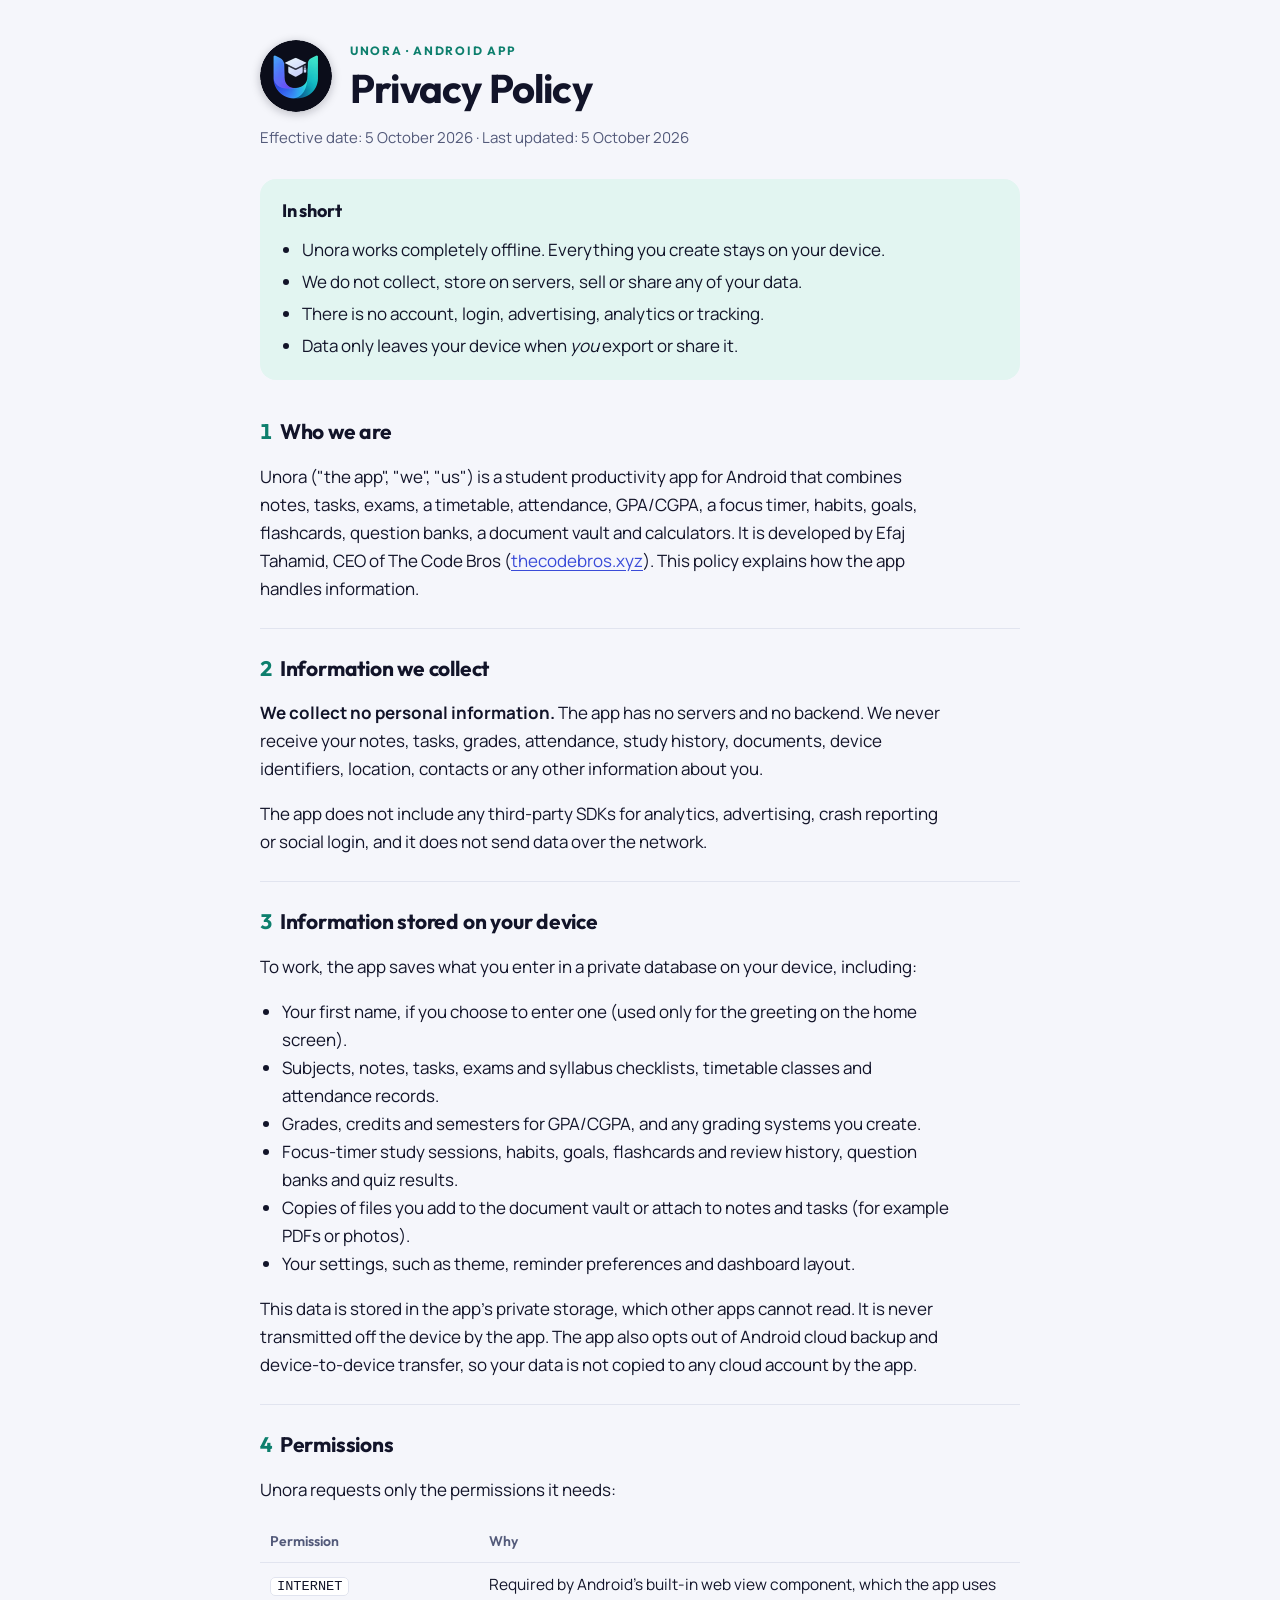
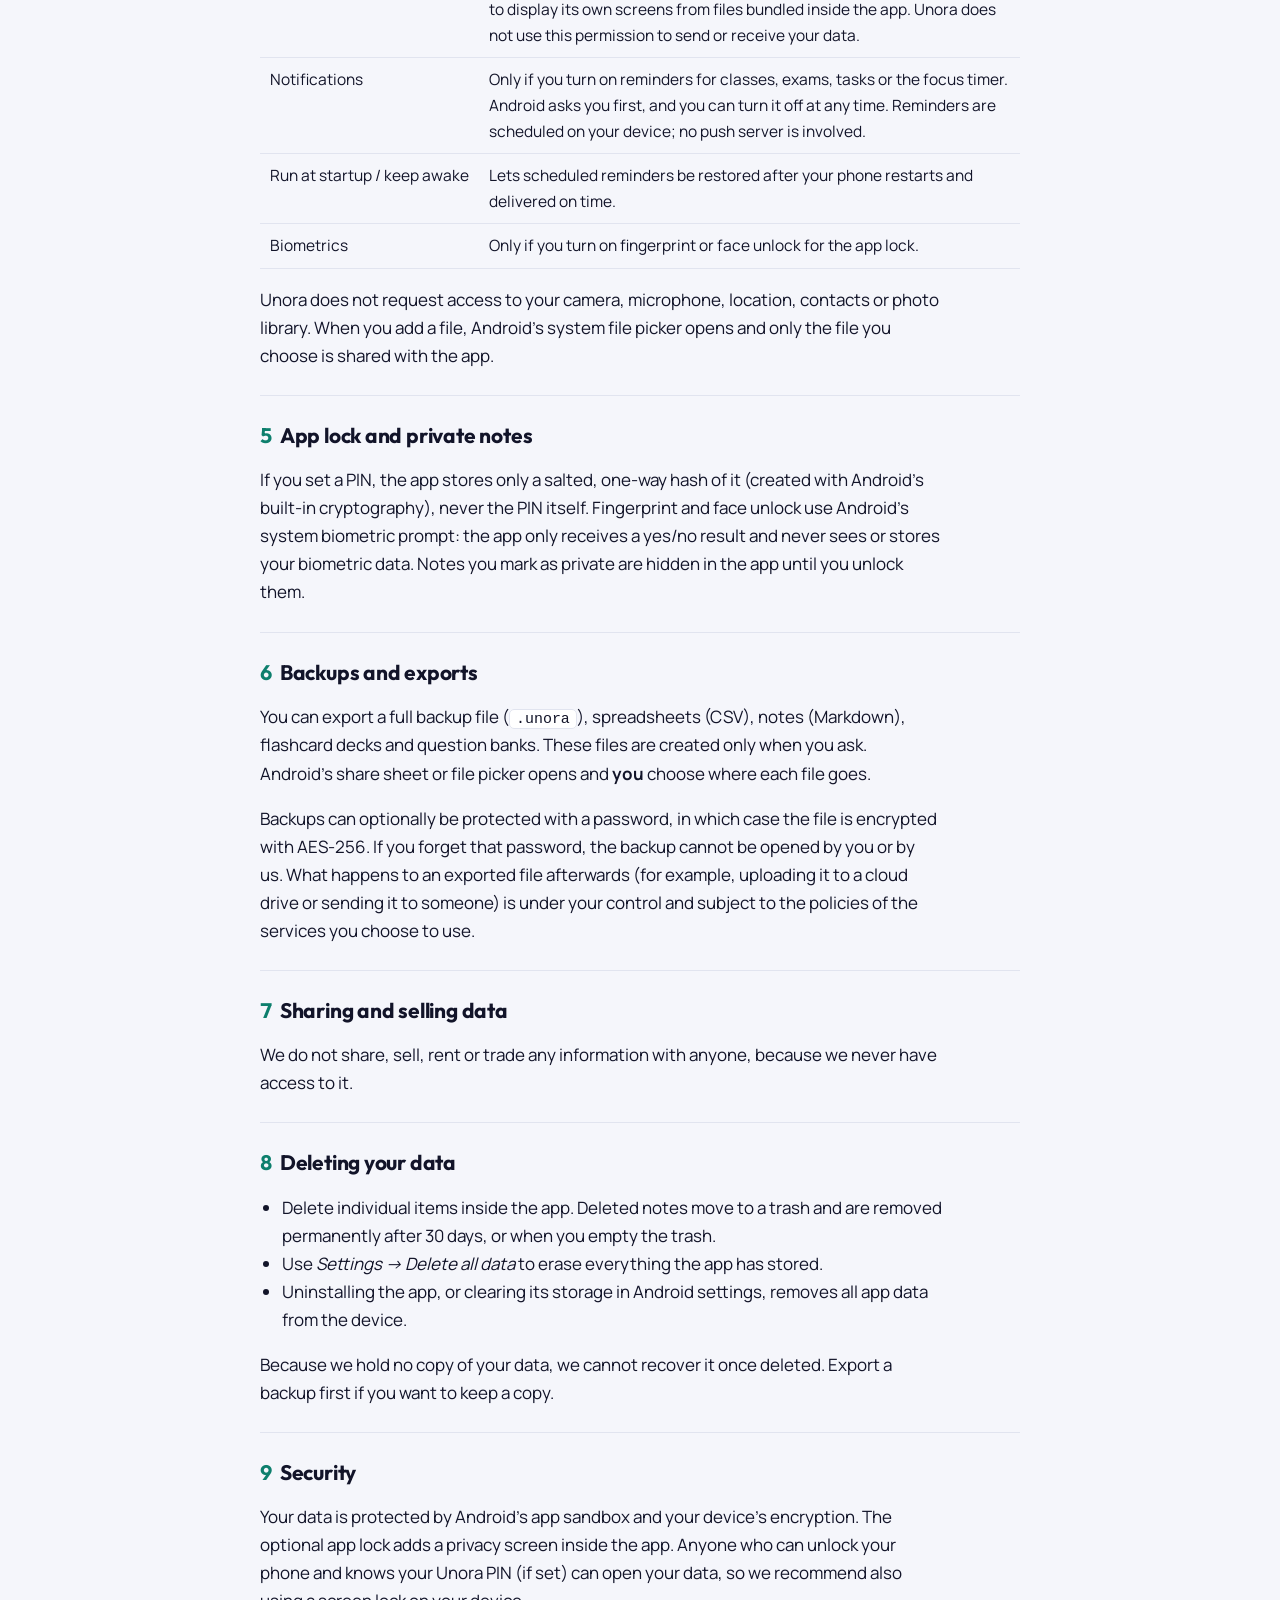
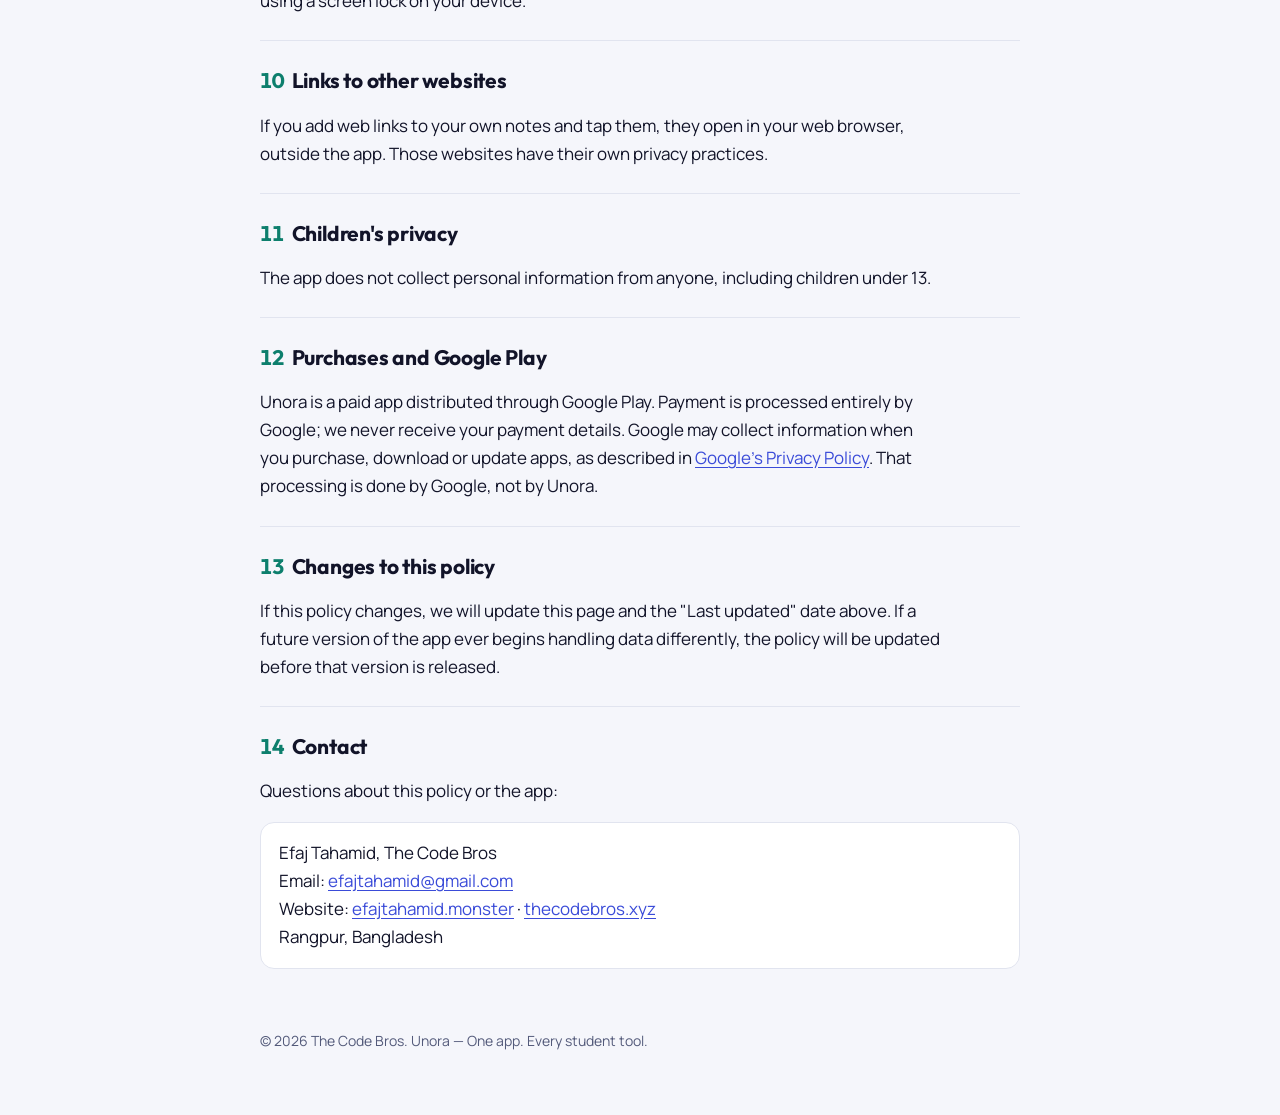
==== unora/privacy-policy.html @ b05ee22f "Add Unora privacy policy Co-Authored-By: Claude Opus 5.5 <noreply@anthropic.com> Claude-Session: htt" ====
<!doctype html><html lang="en"><head><meta charset="utf-8"><meta name="viewport" content="width=device-width, initial-scale=1">
<title>Unora Privacy Policy</title>
<meta name="description" content="Privacy Policy for Unora, the private, offline-first student super app for Android.">
<link rel="preconnect" href="https://fonts.googleapis.com">
<link rel="preconnect" href="https://fonts.gstatic.com" crossorigin>
<link rel="stylesheet" href="https://fonts.googleapis.com/css2?family=Outfit:wght@600;700&family=Manrope:wght@400;600;700&display=swap">
<style>
  /* Layout: single readable column, brand header, summary panel up top, numbered legal sections below */
  :root {
    --bg: #F5F6FB;
    --surface: #FFFFFF;
    --ink: #121429;
    --muted: #535A7A;
    --line: #E1E4EF;
    --brand: #3A4BD8;
    --accent: #0D7F6D;
    --accent-soft: #E2F5F1;
    --font-display: "Outfit", "Segoe UI", system-ui, sans-serif;
    --font-body: "Manrope", "Segoe UI", system-ui, -apple-system, sans-serif;
  }
  @media (prefers-color-scheme: dark) {
    :root:not([data-theme="light"]) {
      --bg: #0B0D1A; --surface: #13162B; --ink: #EEF0FB; --muted: #A9AFCF; --line: #262B48;
      --brand: #A3B0FF; --accent: #4FE3C9; --accent-soft: #10292B; color-scheme: dark;
    }
  }
  :root[data-theme="dark"] {
    --bg: #0B0D1A; --surface: #13162B; --ink: #EEF0FB; --muted: #A9AFCF; --line: #262B48;
    --brand: #A3B0FF; --accent: #4FE3C9; --accent-soft: #10292B; color-scheme: dark;
  }
  body { background: var(--bg); color: var(--ink); font-family: var(--font-body); font-size: 17px; line-height: 1.65; }
  .wrap { max-width: 760px; margin: 0 auto; padding-inline: 20px; padding-block: 40px 64px; }
  header { display: flex; gap: 18px; align-items: center; flex-wrap: wrap; }
  .logo { width: 72px; height: 72px; border-radius: 50%; box-shadow: 0 2px 10px rgba(11,13,26,.25); flex: none; }
  .brand { min-width: 0; }
  .eyebrow { font-family: var(--font-display); font-weight: 700; font-size: 12px; letter-spacing: .14em; text-transform: uppercase; color: var(--accent); margin: 0; }
  h1 { font-family: var(--font-display); font-weight: 700; font-size: clamp(28px, 5vw, 40px); line-height: 1.15; margin: 4px 0 0; color: var(--ink); letter-spacing: -0.02em; text-wrap: balance; }
  .meta { color: var(--muted); font-size: 15px; margin: 14px 0 0; }
  .facts { margin-top: 28px; background: var(--accent-soft); border-radius: 16px; padding: 20px 22px; display: grid; gap: 10px; }
  .facts h2 { margin: 0 0 4px; font-size: 18px; }
  .facts ul { margin: 0; padding-left: 20px; display: grid; gap: 4px; }
  main { margin-top: 12px; }
  section { padding-top: 26px; border-bottom: 1px solid var(--line); padding-bottom: 8px; }
  section:last-of-type { border-bottom: 0; }
  h2 { font-family: var(--font-display); font-weight: 700; font-size: 21px; line-height: 1.3; color: var(--ink); margin: 0 0 8px; letter-spacing: -0.01em; text-wrap: balance; }
  h2 .n { color: var(--accent); margin-right: 8px; font-variant-numeric: tabular-nums; }
  p, li { max-width: 68ch; }
  ul { padding-left: 22px; }
  a { color: var(--brand); text-underline-offset: 3px; }
  a:focus-visible { outline: 2px solid var(--accent); outline-offset: 2px; border-radius: 3px; }
  code { font-size: .88em; background: var(--surface); border: 1px solid var(--line); padding: 1px 6px; border-radius: 5px; overflow-wrap: anywhere; }
  table { width: 100%; border-collapse: collapse; margin: 6px 0 16px; font-size: 15.5px; }
  th, td { text-align: left; vertical-align: top; padding: 9px 10px; border-bottom: 1px solid var(--line); }
  th { font-family: var(--font-display); font-weight: 600; font-size: 14px; color: var(--muted); }
  td:first-child { white-space: nowrap; }
  @media (max-width: 560px) { td:first-child { white-space: normal; } table { font-size: 15px; } }
  .contact { background: var(--surface); border: 1px solid var(--line); border-radius: 14px; padding: 16px 18px; margin: 8px 0 16px; overflow-wrap: anywhere; }
  footer { margin-top: 36px; color: var(--muted); font-size: 14px; }
</style>
</head><body style="margin:0">

<div class="wrap">
  <header>
    <img class="logo" alt="Unora logo" width="72" height="72" src="[data-uri]">
    <div class="brand">
      <p class="eyebrow">Unora · Android app</p>
      <h1>Privacy Policy</h1>
    </div>
  </header>
  <p class="meta">Effective date: 5 October 2026 · Last updated: 5 October 2026</p>

  <div class="facts" aria-label="Summary">
    <h2>In short</h2>
    <ul>
      <li>Unora works completely offline. Everything you create stays on your device.</li>
      <li>We do not collect, store on servers, sell or share any of your data.</li>
      <li>There is no account, login, advertising, analytics or tracking.</li>
      <li>Data only leaves your device when <em>you</em> export or share it.</li>
    </ul>
  </div>

  <main>
    <section>
      <h2><span class="n">1</span>Who we are</h2>
      <p>Unora ("the app", "we", "us") is a student productivity app for Android that combines notes, tasks, exams, a timetable, attendance, GPA/CGPA, a focus timer, habits, goals, flashcards, question banks, a document vault and calculators. It is developed by Efaj Tahamid, CEO of The Code Bros (<a href="https://thecodebros.xyz" rel="noopener">thecodebros.xyz</a>). This policy explains how the app handles information.</p>
    </section>

    <section>
      <h2><span class="n">2</span>Information we collect</h2>
      <p><strong>We collect no personal information.</strong> The app has no servers and no backend. We never receive your notes, tasks, grades, attendance, study history, documents, device identifiers, location, contacts or any other information about you.</p>
      <p>The app does not include any third-party SDKs for analytics, advertising, crash reporting or social login, and it does not send data over the network.</p>
    </section>

    <section>
      <h2><span class="n">3</span>Information stored on your device</h2>
      <p>To work, the app saves what you enter in a private database on your device, including:</p>
      <ul>
        <li>Your first name, if you choose to enter one (used only for the greeting on the home screen).</li>
        <li>Subjects, notes, tasks, exams and syllabus checklists, timetable classes and attendance records.</li>
        <li>Grades, credits and semesters for GPA/CGPA, and any grading systems you create.</li>
        <li>Focus-timer study sessions, habits, goals, flashcards and review history, question banks and quiz results.</li>
        <li>Copies of files you add to the document vault or attach to notes and tasks (for example PDFs or photos).</li>
        <li>Your settings, such as theme, reminder preferences and dashboard layout.</li>
      </ul>
      <p>This data is stored in the app's private storage, which other apps cannot read. It is never transmitted off the device by the app. The app also opts out of Android cloud backup and device-to-device transfer, so your data is not copied to any cloud account by the app.</p>
    </section>

    <section>
      <h2><span class="n">4</span>Permissions</h2>
      <p>Unora requests only the permissions it needs:</p>
      <table>
        <thead><tr><th scope="col">Permission</th><th scope="col">Why</th></tr></thead>
        <tbody>
          <tr><td><code>INTERNET</code></td><td>Required by Android's built-in web view component, which the app uses to display its own screens from files bundled inside the app. Unora does not use this permission to send or receive your data.</td></tr>
          <tr><td>Notifications</td><td>Only if you turn on reminders for classes, exams, tasks or the focus timer. Android asks you first, and you can turn it off at any time. Reminders are scheduled on your device; no push server is involved.</td></tr>
          <tr><td>Run at startup / keep awake</td><td>Lets scheduled reminders be restored after your phone restarts and delivered on time.</td></tr>
          <tr><td>Biometrics</td><td>Only if you turn on fingerprint or face unlock for the app lock.</td></tr>
        </tbody>
      </table>
      <p>Unora does not request access to your camera, microphone, location, contacts or photo library. When you add a file, Android's system file picker opens and only the file you choose is shared with the app.</p>
    </section>

    <section>
      <h2><span class="n">5</span>App lock and private notes</h2>
      <p>If you set a PIN, the app stores only a salted, one-way hash of it (created with Android's built-in cryptography), never the PIN itself. Fingerprint and face unlock use Android's system biometric prompt: the app only receives a yes/no result and never sees or stores your biometric data. Notes you mark as private are hidden in the app until you unlock them.</p>
    </section>

    <section>
      <h2><span class="n">6</span>Backups and exports</h2>
      <p>You can export a full backup file (<code>.unora</code>), spreadsheets (CSV), notes (Markdown), flashcard decks and question banks. These files are created only when you ask. Android's share sheet or file picker opens and <strong>you</strong> choose where each file goes.</p>
      <p>Backups can optionally be protected with a password, in which case the file is encrypted with AES-256. If you forget that password, the backup cannot be opened by you or by us. What happens to an exported file afterwards (for example, uploading it to a cloud drive or sending it to someone) is under your control and subject to the policies of the services you choose to use.</p>
    </section>

    <section>
      <h2><span class="n">7</span>Sharing and selling data</h2>
      <p>We do not share, sell, rent or trade any information with anyone, because we never have access to it.</p>
    </section>

    <section>
      <h2><span class="n">8</span>Deleting your data</h2>
      <ul>
        <li>Delete individual items inside the app. Deleted notes move to a trash and are removed permanently after 30 days, or when you empty the trash.</li>
        <li>Use <em>Settings → Delete all data</em> to erase everything the app has stored.</li>
        <li>Uninstalling the app, or clearing its storage in Android settings, removes all app data from the device.</li>
      </ul>
      <p>Because we hold no copy of your data, we cannot recover it once deleted. Export a backup first if you want to keep a copy.</p>
    </section>

    <section>
      <h2><span class="n">9</span>Security</h2>
      <p>Your data is protected by Android's app sandbox and your device's encryption. The optional app lock adds a privacy screen inside the app. Anyone who can unlock your phone and knows your Unora PIN (if set) can open your data, so we recommend also using a screen lock on your device.</p>
    </section>

    <section>
      <h2><span class="n">10</span>Links to other websites</h2>
      <p>If you add web links to your own notes and tap them, they open in your web browser, outside the app. Those websites have their own privacy practices.</p>
    </section>

    <section>
      <h2><span class="n">11</span>Children's privacy</h2>
      <p>The app does not collect personal information from anyone, including children under 13.</p>
    </section>

    <section>
      <h2><span class="n">12</span>Purchases and Google Play</h2>
      <p>Unora is a paid app distributed through Google Play. Payment is processed entirely by Google; we never receive your payment details. Google may collect information when you purchase, download or update apps, as described in <a href="https://policies.google.com/privacy" rel="noopener">Google's Privacy Policy</a>. That processing is done by Google, not by Unora.</p>
    </section>

    <section>
      <h2><span class="n">13</span>Changes to this policy</h2>
      <p>If this policy changes, we will update this page and the "Last updated" date above. If a future version of the app ever begins handling data differently, the policy will be updated before that version is released.</p>
    </section>

    <section>
      <h2><span class="n">14</span>Contact</h2>
      <p>Questions about this policy or the app:</p>
      <div class="contact">
        Efaj Tahamid, The Code Bros<br>
        Email: <a href="mailto:efajtahamid@gmail.com">efajtahamid@gmail.com</a><br>
        Website: <a href="https://efajtahamid.monster" rel="noopener">efajtahamid.monster</a> · <a href="https://thecodebros.xyz" rel="noopener">thecodebros.xyz</a><br>
        Rangpur, Bangladesh
      </div>
    </section>
  </main>

  <footer>© 2026 The Code Bros. Unora — One app. Every student tool.</footer>
</div>
</body></html>
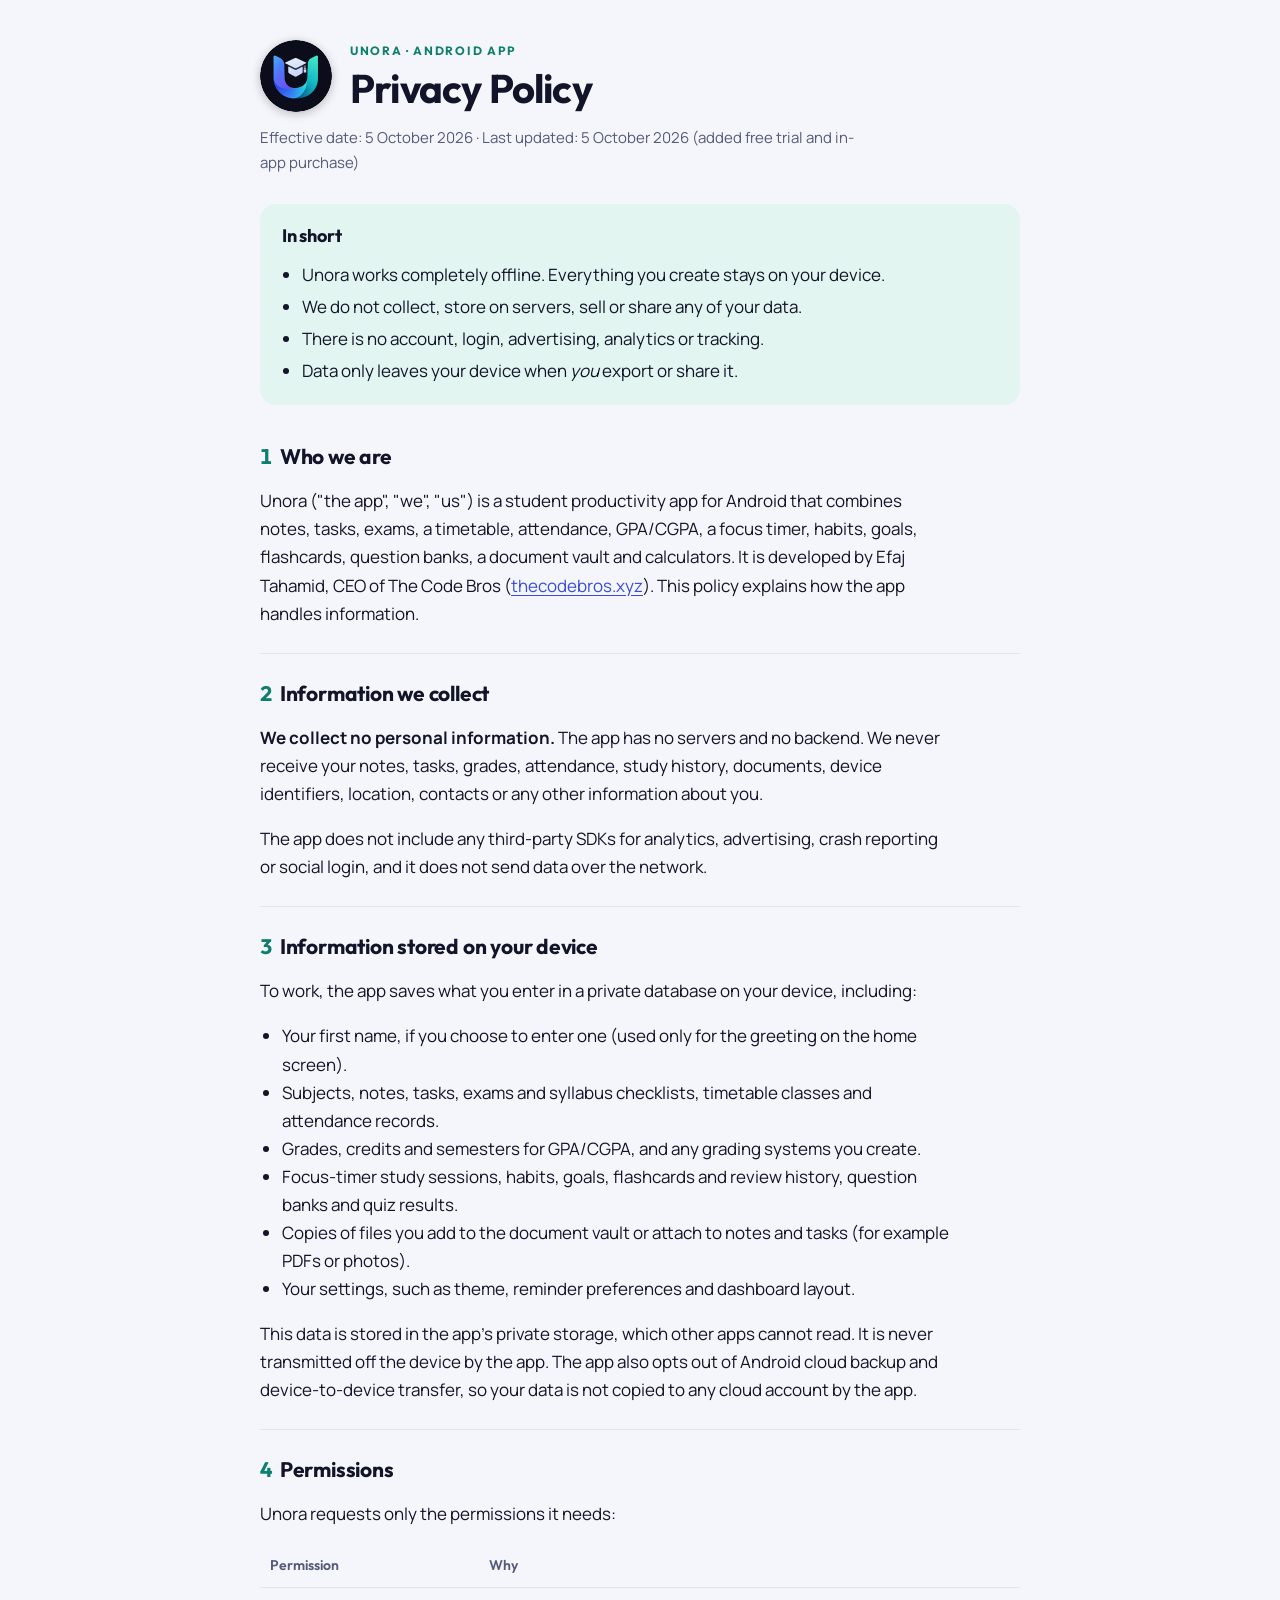
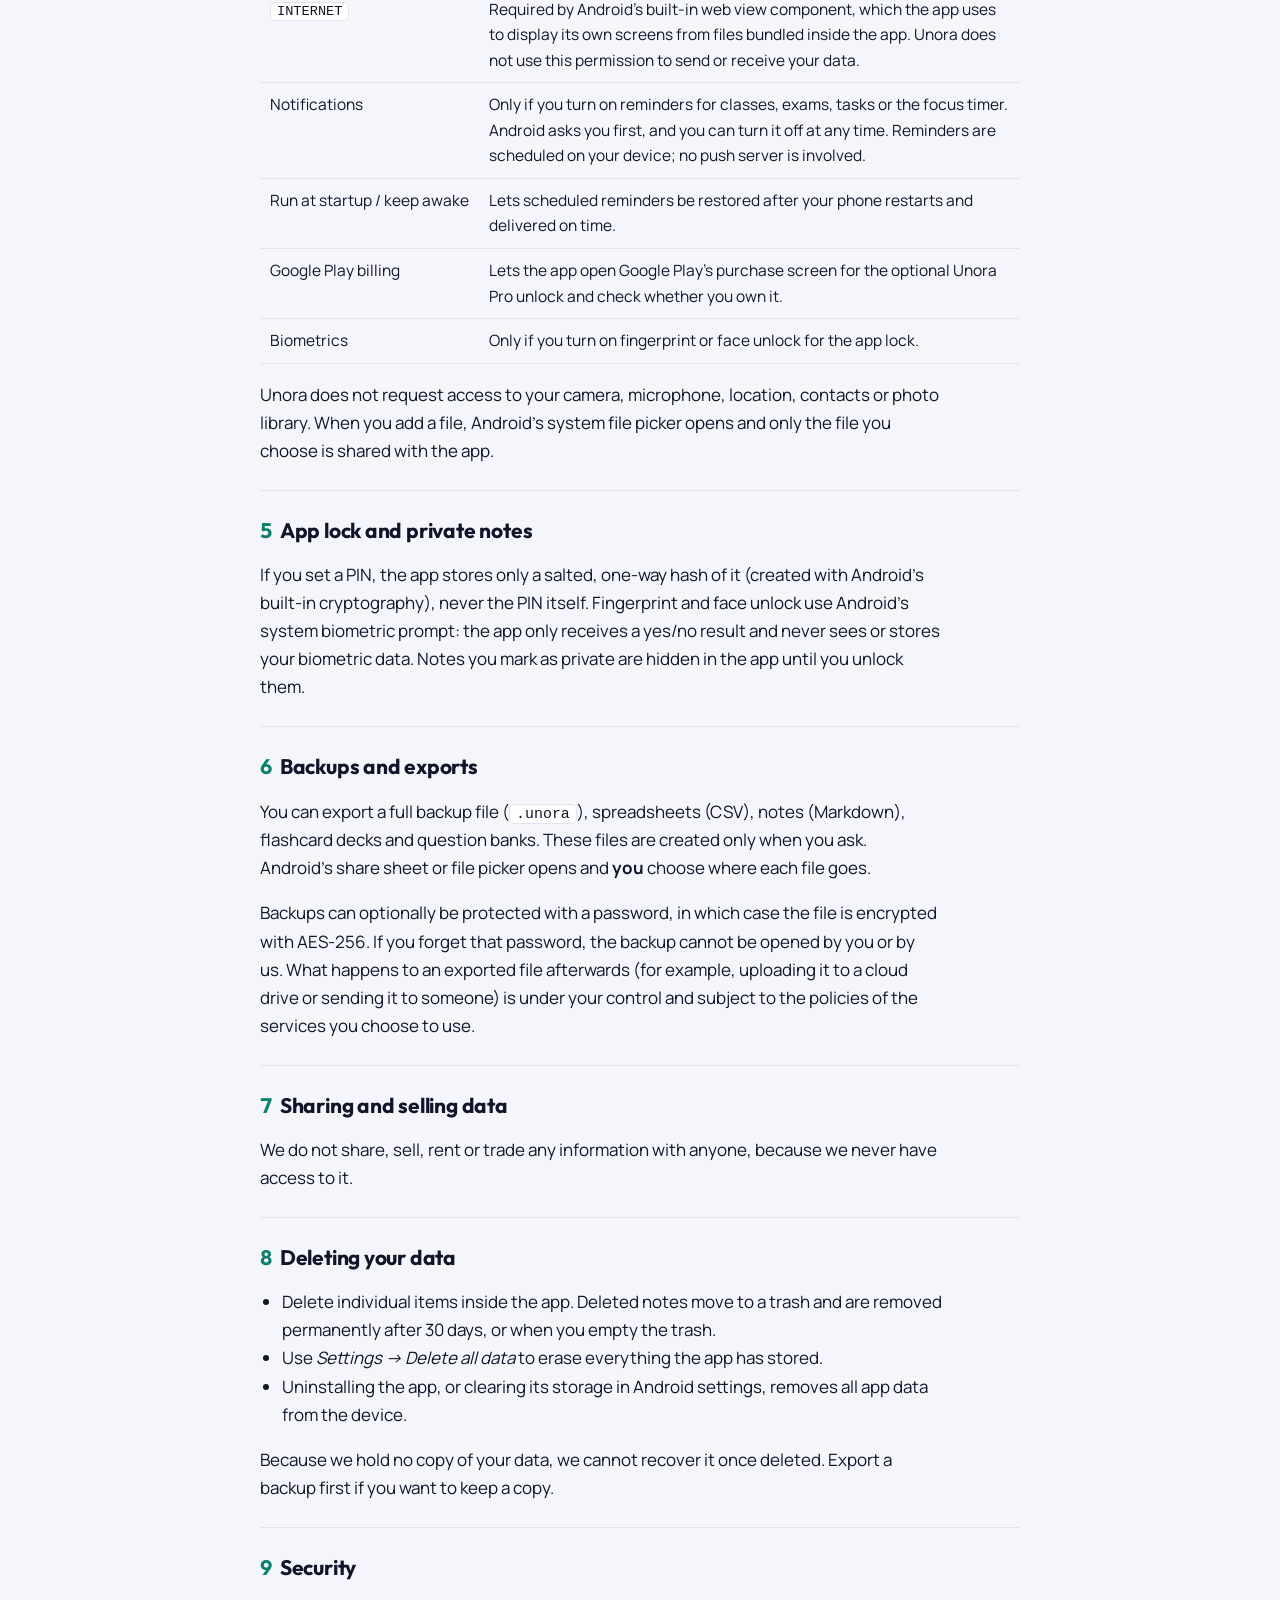
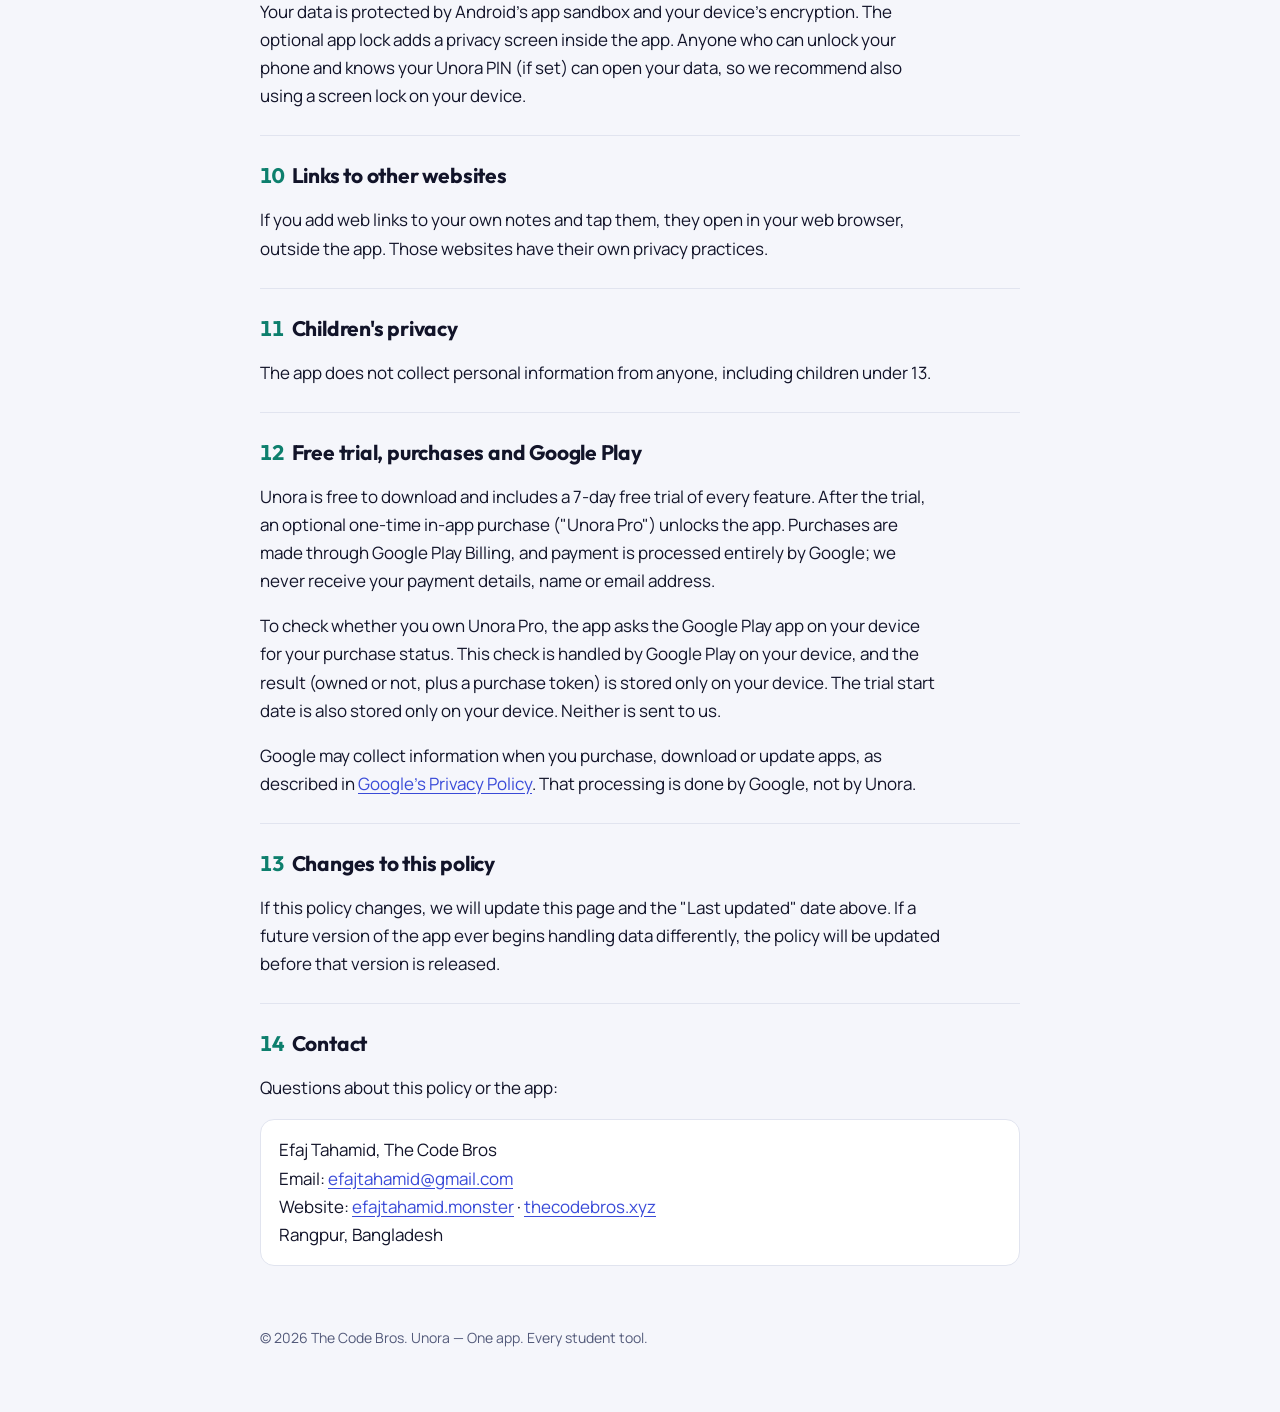
==== commit 60e9685e: "Unora privacy policy: add free trial and in-app purchase Co-Authored-By: Claude Opus 5.5 <noreply@an" ====
--- a/unora/privacy-policy.html
+++ b/unora/privacy-policy.html
@@ -67,7 +67,7 @@
       <h1>Privacy Policy</h1>
     </div>
   </header>
-  <p class="meta">Effective date: 5 October 2026 · Last updated: 5 October 2026</p>
+  <p class="meta">Effective date: 5 October 2026 · Last updated: 5 October 2026 (added free trial and in-app purchase)</p>
 
   <div class="facts" aria-label="Summary">
     <h2>In short</h2>
@@ -114,6 +114,7 @@
           <tr><td><code>INTERNET</code></td><td>Required by Android's built-in web view component, which the app uses to display its own screens from files bundled inside the app. Unora does not use this permission to send or receive your data.</td></tr>
           <tr><td>Notifications</td><td>Only if you turn on reminders for classes, exams, tasks or the focus timer. Android asks you first, and you can turn it off at any time. Reminders are scheduled on your device; no push server is involved.</td></tr>
           <tr><td>Run at startup / keep awake</td><td>Lets scheduled reminders be restored after your phone restarts and delivered on time.</td></tr>
+          <tr><td>Google Play billing</td><td>Lets the app open Google Play's purchase screen for the optional Unora Pro unlock and check whether you own it.</td></tr>
           <tr><td>Biometrics</td><td>Only if you turn on fingerprint or face unlock for the app lock.</td></tr>
         </tbody>
       </table>
@@ -162,8 +163,10 @@
     </section>
 
     <section>
-      <h2><span class="n">12</span>Purchases and Google Play</h2>
-      <p>Unora is a paid app distributed through Google Play. Payment is processed entirely by Google; we never receive your payment details. Google may collect information when you purchase, download or update apps, as described in <a href="https://policies.google.com/privacy" rel="noopener">Google's Privacy Policy</a>. That processing is done by Google, not by Unora.</p>
+      <h2><span class="n">12</span>Free trial, purchases and Google Play</h2>
+      <p>Unora is free to download and includes a 7-day free trial of every feature. After the trial, an optional one-time in-app purchase ("Unora Pro") unlocks the app. Purchases are made through Google Play Billing, and payment is processed entirely by Google; we never receive your payment details, name or email address.</p>
+      <p>To check whether you own Unora Pro, the app asks the Google Play app on your device for your purchase status. This check is handled by Google Play on your device, and the result (owned or not, plus a purchase token) is stored only on your device. The trial start date is also stored only on your device. Neither is sent to us.</p>
+      <p>Google may collect information when you purchase, download or update apps, as described in <a href="https://policies.google.com/privacy" rel="noopener">Google's Privacy Policy</a>. That processing is done by Google, not by Unora.</p>
     </section>
 
     <section>
